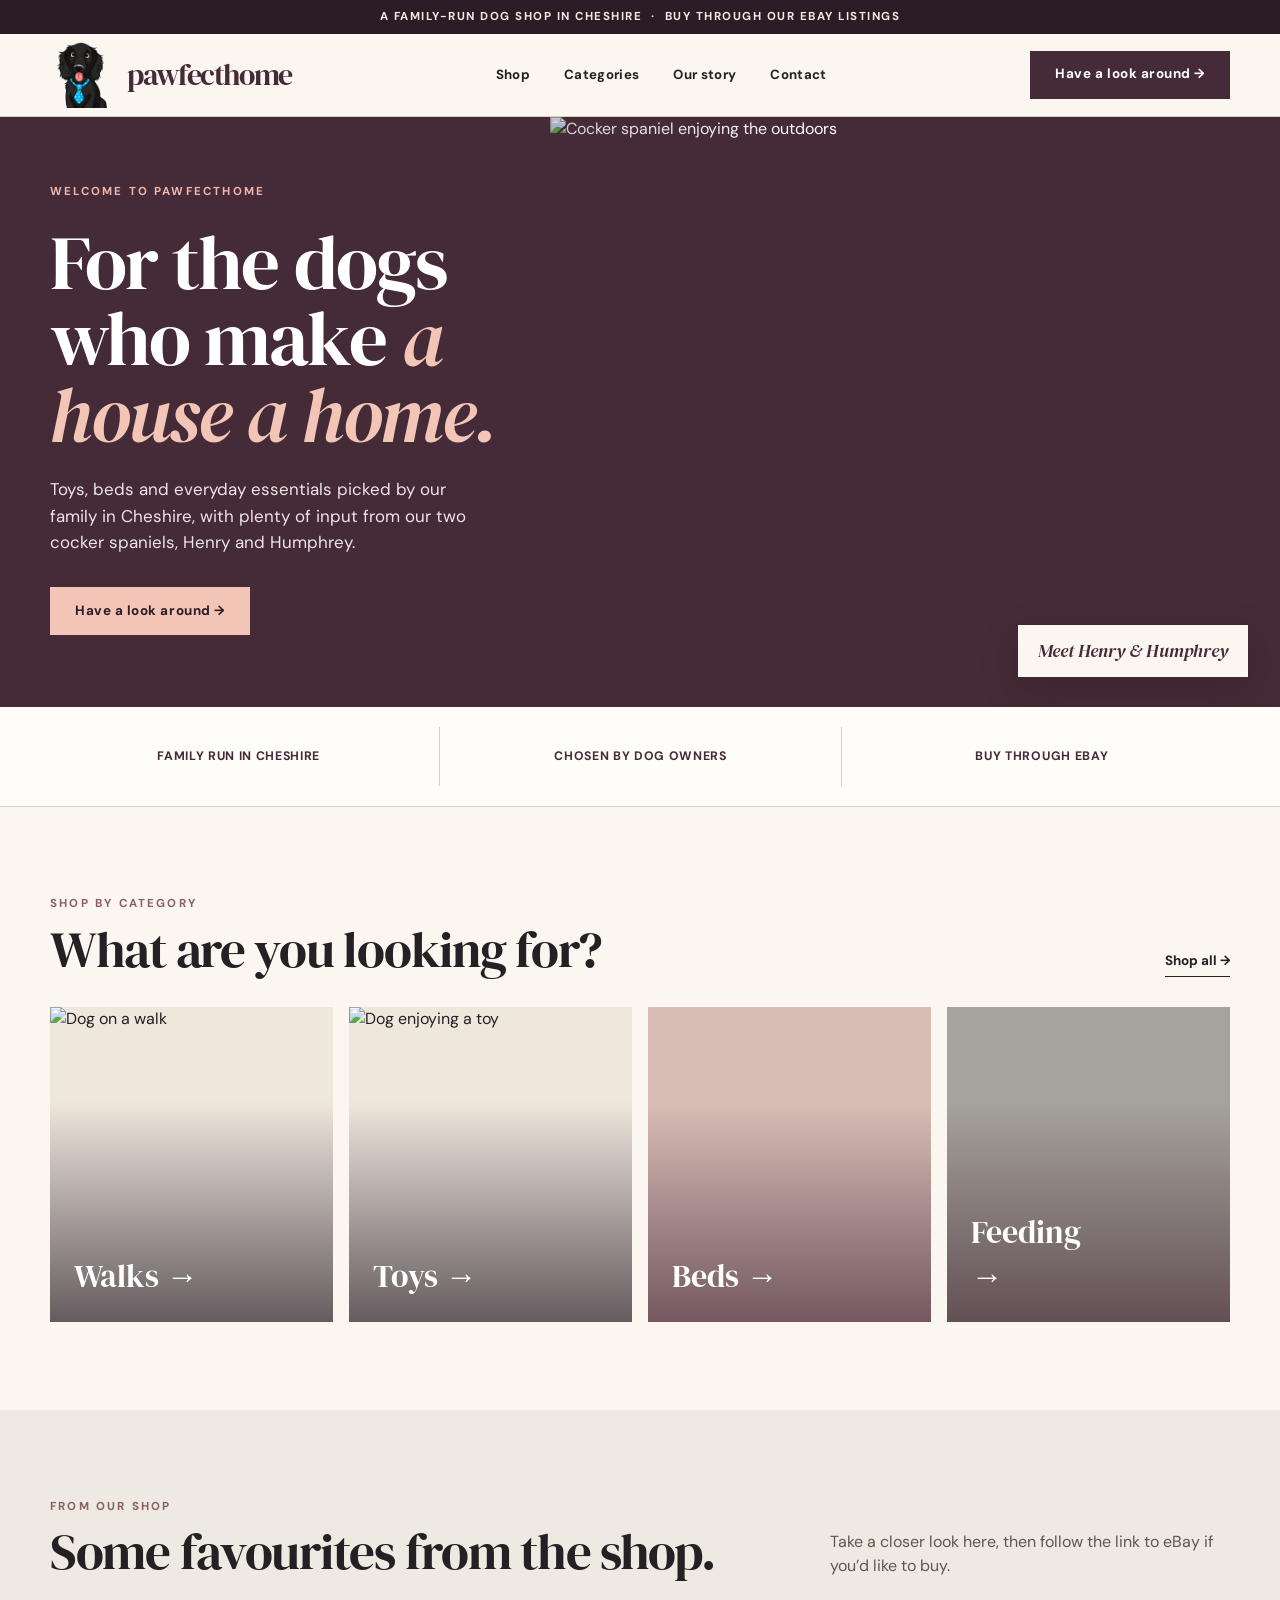
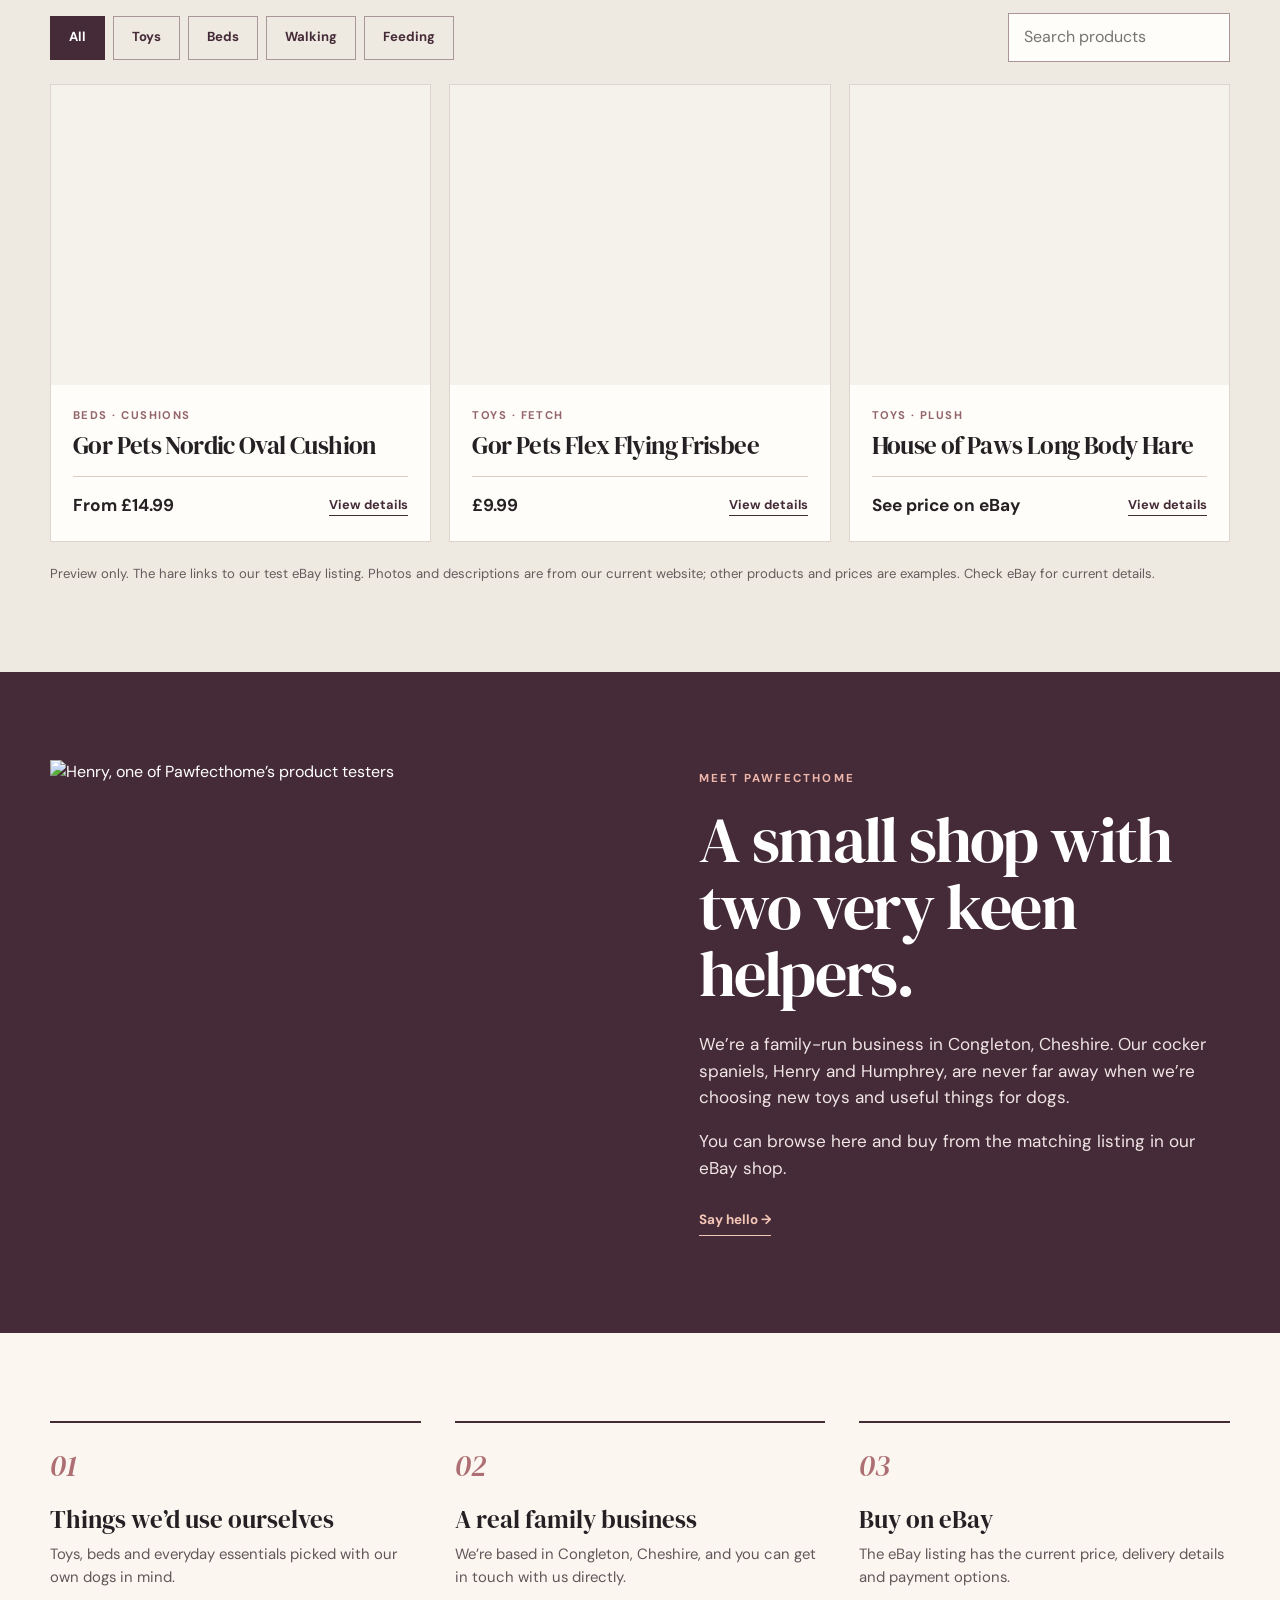
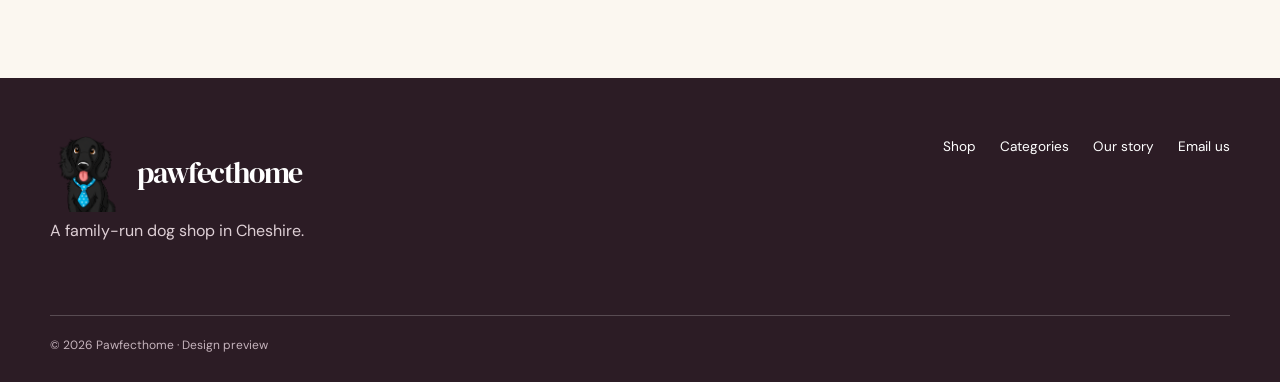
==== index.html @ b88d3fe9 "V1.0" ====
<!doctype html>
<html lang="en-GB">
<head>
<meta charset="utf-8"><meta name="viewport" content="width=device-width,initial-scale=1">
<title>Pawfecthome | Good things for dogs and the people who love them</title>
<meta name="description" content="Thoughtfully chosen dog toys, beds and everyday essentials from Pawfecthome, a family-run Cheshire shop.">
<link rel="preconnect" href="https://fonts.googleapis.com"><link rel="preconnect" href="https://fonts.gstatic.com" crossorigin>
<link href="https://fonts.googleapis.com/css2?family=DM+Sans:wght@400;500;600;700&family=DM+Serif+Display:ital@0;1&display=swap" rel="stylesheet">
<link rel="stylesheet" href="theme.css">
</head>
<body>
<div class="notice">A family-run dog shop in Cheshire &nbsp;·&nbsp; Buy through our eBay listings</div>
<header class="header"><div class="wrap headrow"><a class="brand" href="#home" aria-label="Pawfecthome home"><img class="brand-dog" src="[data-uri]" alt="">pawfecthome</a><button class="menu" id="menu" aria-label="Open menu" aria-expanded="false">☰</button><nav class="nav" id="nav" aria-label="Main navigation"><a href="#shop">Shop</a><a href="#categories">Categories</a><a href="#about">Our story</a><a href="mailto:Support@pawfecthome.co.uk">Contact</a></nav><a class="header-cta" href="#shop">Have a look around →</a></div></header>
<main id="home"><section class="hero"><div class="hero-inner"><div class="hero-copy"><div class="eyebrow">Welcome to Pawfecthome</div><h1>For the dogs who make <em>a house a home.</em></h1><p>Toys, beds and everyday essentials picked by our family in Cheshire, with plenty of input from our two cocker spaniels, Henry and Humphrey.</p><a class="btn" href="#shop">Have a look around →</a></div><div class="hero-photo"><img src="https://www.pawfecthome.co.uk/cdn/shop/files/Hero_Image_pawfecthome_dog_shop_Desktop_Reduced.webp?v=1716905838&amp;width=1200" alt="Cocker spaniel enjoying the outdoors"><span class="hero-badge">Meet Henry &amp; Humphrey</span></div></div></section>
<div class="assurance"><div class="wrap"><div>Family run in Cheshire</div><div>Chosen by dog owners</div><div>Buy through eBay</div></div></div>
<section class="section" id="categories"><div class="wrap"><div class="section-head"><div><div class="eyebrow">Shop by category</div><h2>What are you looking for?</h2></div><a class="textlink" href="#shop">Shop all →</a></div><div class="categories"><a class="category" href="#shop" data-category="Walking"><img loading="lazy" src="https://www.pawfecthome.co.uk/cdn/shop/collections/dog-leadscollars-harnesses-905615.jpg?v=1716497327&amp;width=800" alt="Dog on a walk"><span>Walks →</span></a><a class="category" href="#shop" data-category="Toys"><img loading="lazy" src="https://www.pawfecthome.co.uk/cdn/shop/collections/dog-toys-337034.webp?v=1716497331&amp;width=800" alt="Dog enjoying a toy"><span>Toys →</span></a><a class="category simple" href="#shop" data-category="Beds"><span>Beds →</span></a><a class="category simple" href="#shop" data-category="Feeding"><span>Feeding →</span></a></div></div></section>
<section class="section shop" id="shop"><div class="wrap"><div class="shop-intro"><div><div class="eyebrow">From our shop</div><h2>Some favourites from the shop.</h2></div><p>Take a closer look here, then follow the link to eBay if you’d like to buy.</p></div><div class="shop-tools"><div class="filters" role="group" aria-label="Filter products"><button class="filter active" data-filter="All" aria-pressed="true">All</button><button class="filter" data-filter="Toys" aria-pressed="false">Toys</button><button class="filter" data-filter="Beds" aria-pressed="false">Beds</button><button class="filter" data-filter="Walking" aria-pressed="false">Walking</button><button class="filter" data-filter="Feeding" aria-pressed="false">Feeding</button></div><input class="search" id="search" type="search" placeholder="Search products" aria-label="Search products"></div><div class="grid" id="products"></div><p class="sample-note">Preview only. The hare links to our test eBay listing. Photos and descriptions are from our current website; other products and prices are examples. Check eBay for current details.</p></div></section>
<section class="section story" id="about"><div class="wrap about"><img class="story-photo" loading="lazy" src="https://www.pawfecthome.co.uk/cdn/shop/files/Pawfecthome_henry_tested_dog_gear_reduced.webp?v=1717079890&amp;width=824" alt="Henry, one of Pawfecthome’s product testers"><div><div class="eyebrow">Meet Pawfecthome</div><h2>A small shop with two very keen helpers.</h2><p>We’re a family-run business in Congleton, Cheshire. Our cocker spaniels, Henry and Humphrey, are never far away when we’re choosing new toys and useful things for dogs.</p><p>You can browse here and buy from the matching listing in our eBay shop.</p><a class="textlink" href="mailto:Support@pawfecthome.co.uk">Say hello →</a></div></div></section>
<section class="section"><div class="wrap benefits"><div class="benefit"><span class="num">01</span><strong>Things we’d use ourselves</strong><p>Toys, beds and everyday essentials picked with our own dogs in mind.</p></div><div class="benefit"><span class="num">02</span><strong>A real family business</strong><p>We’re based in Congleton, Cheshire, and you can get in touch with us directly.</p></div><div class="benefit"><span class="num">03</span><strong>Buy on eBay</strong><p>The eBay listing has the current price, delivery details and payment options.</p></div></div></section></main>
<footer class="footer"><div class="wrap"><div class="footgrid"><div><a class="brand" href="#home"><img class="brand-dog" src="[data-uri]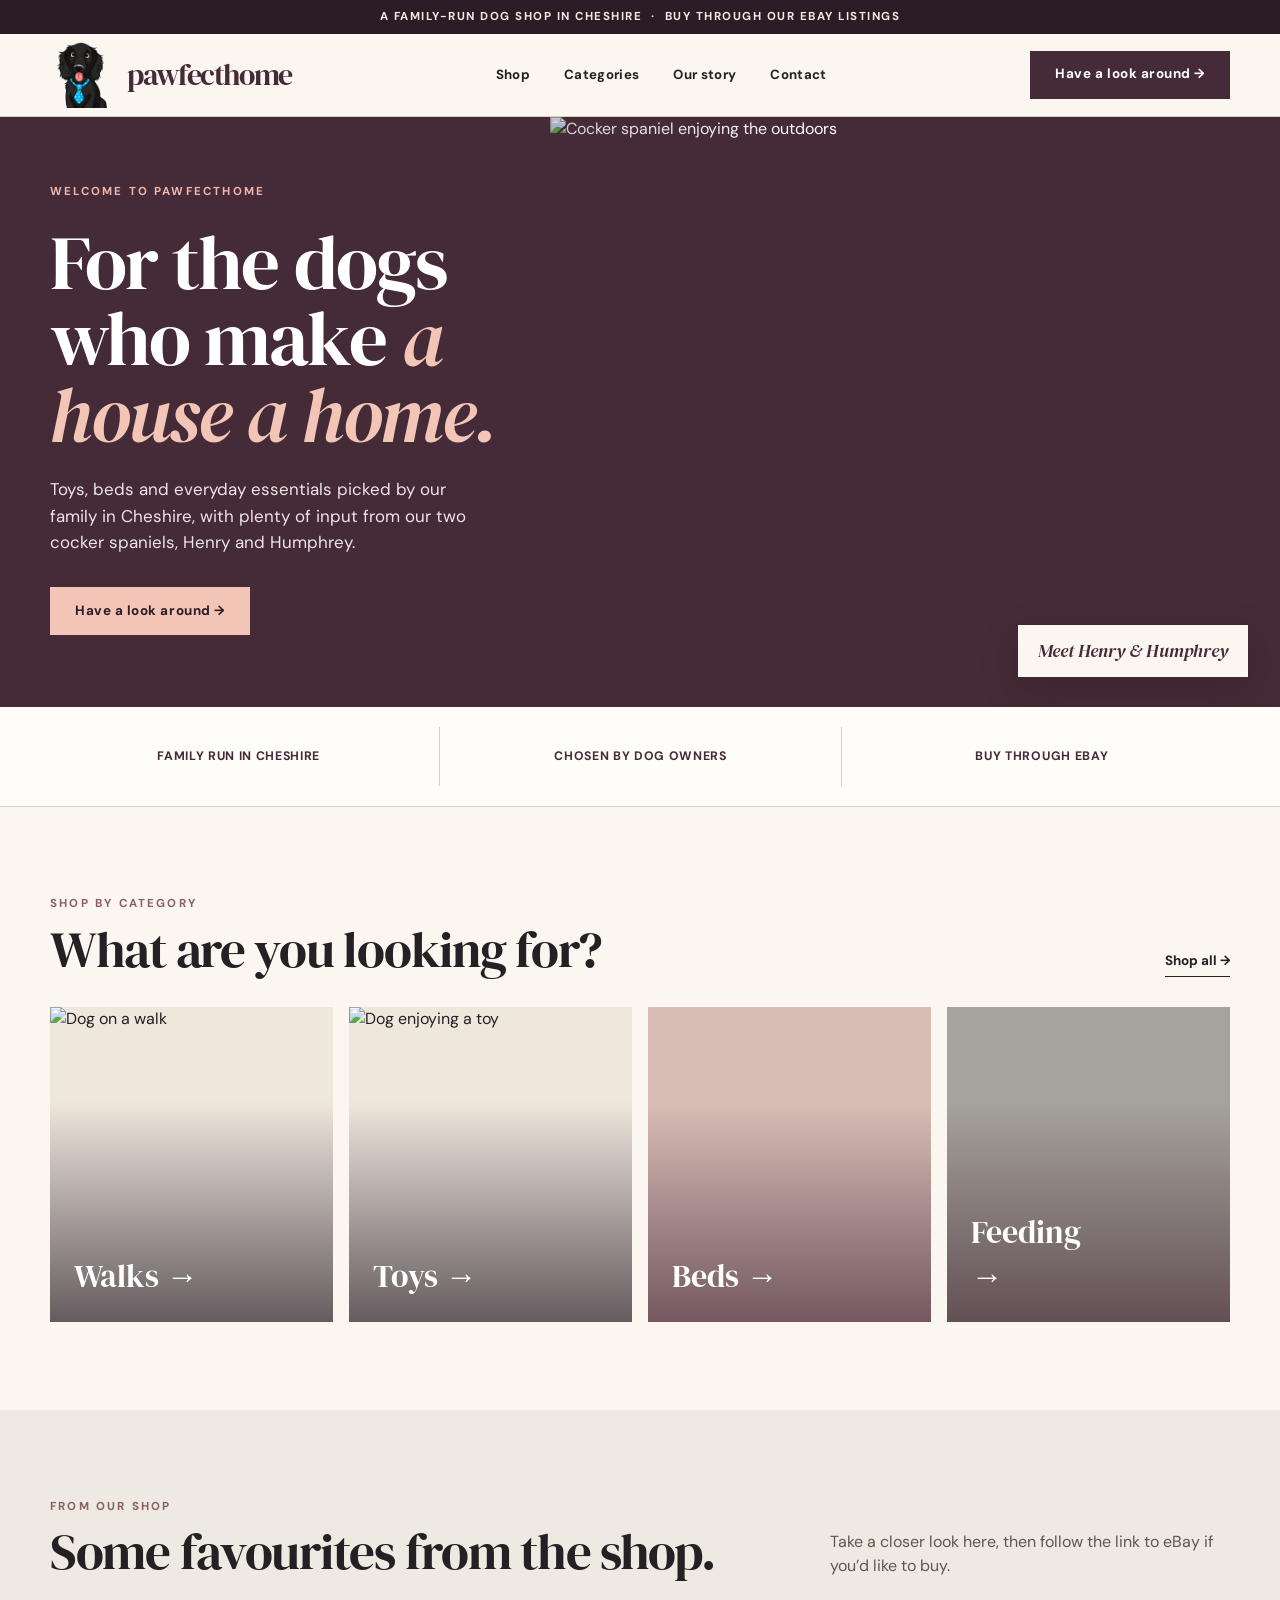
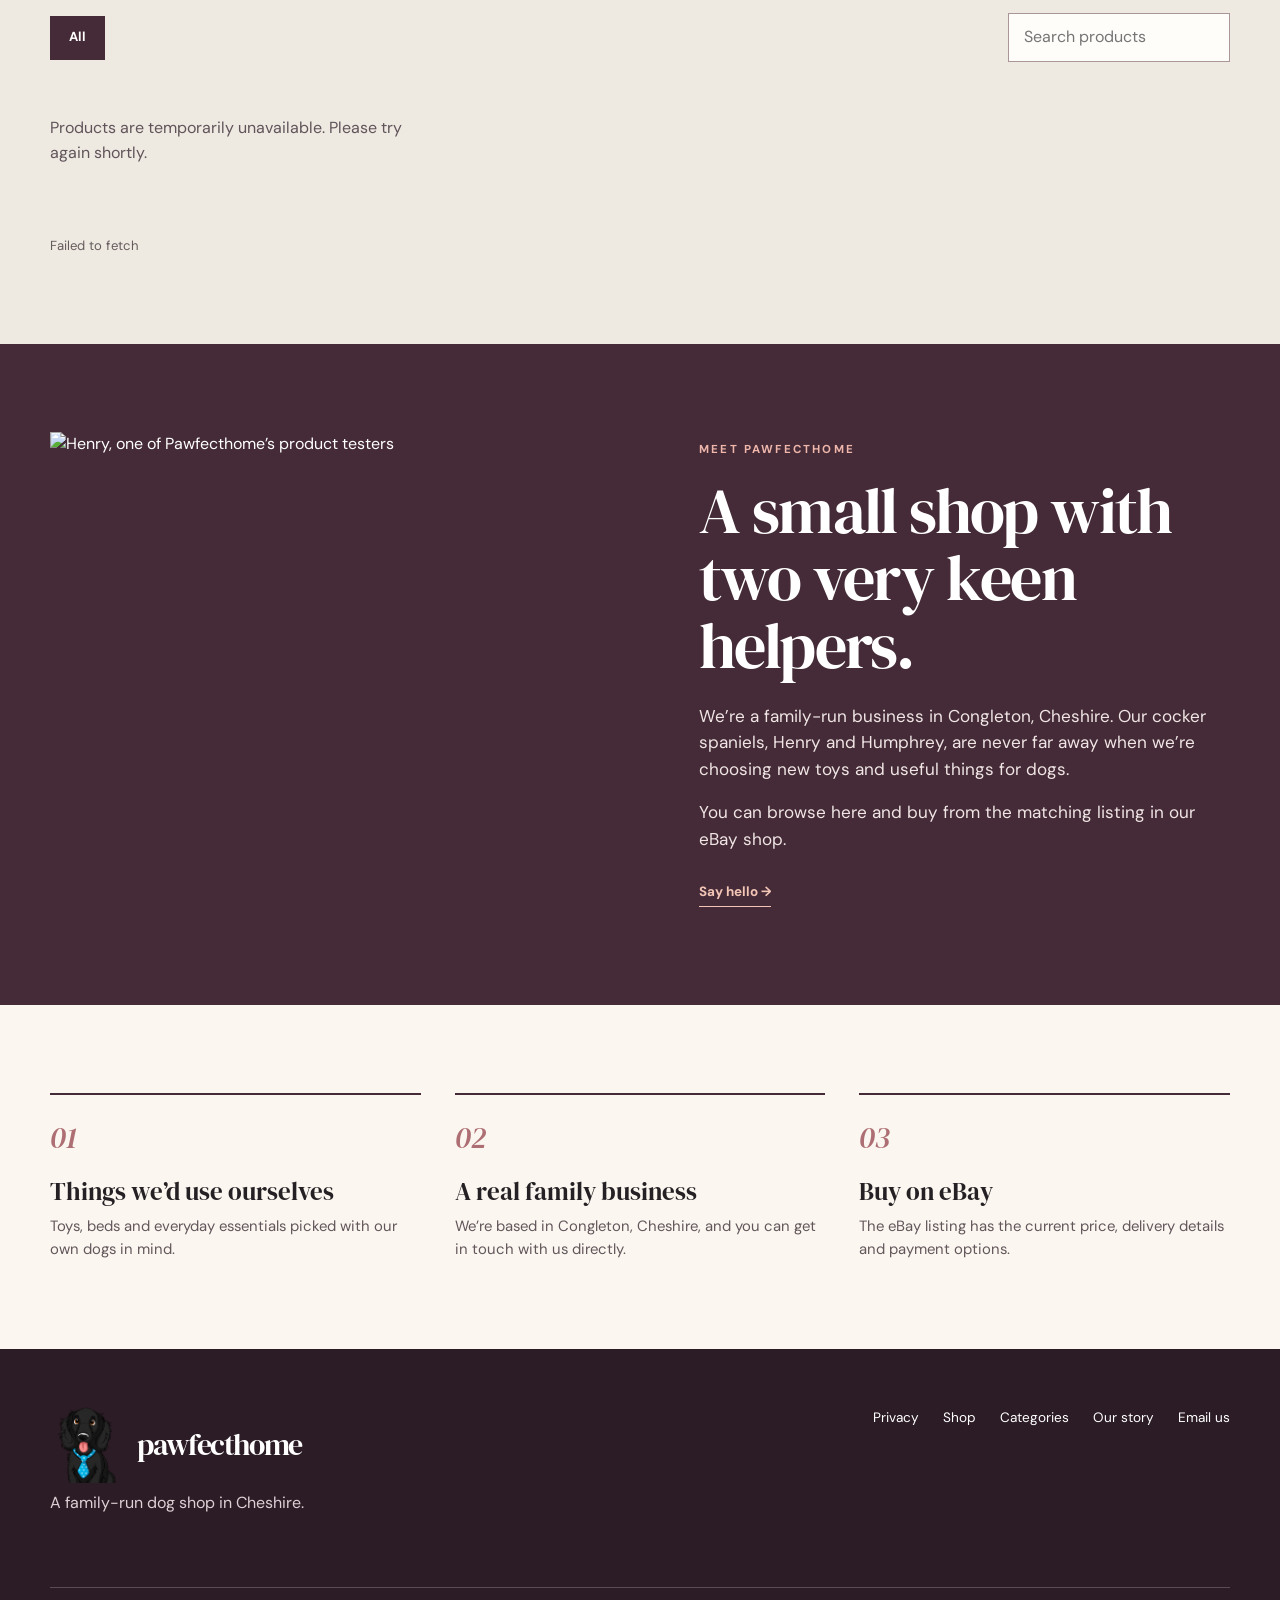
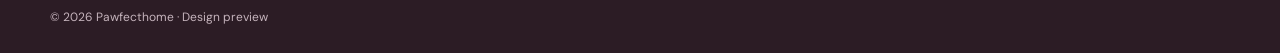
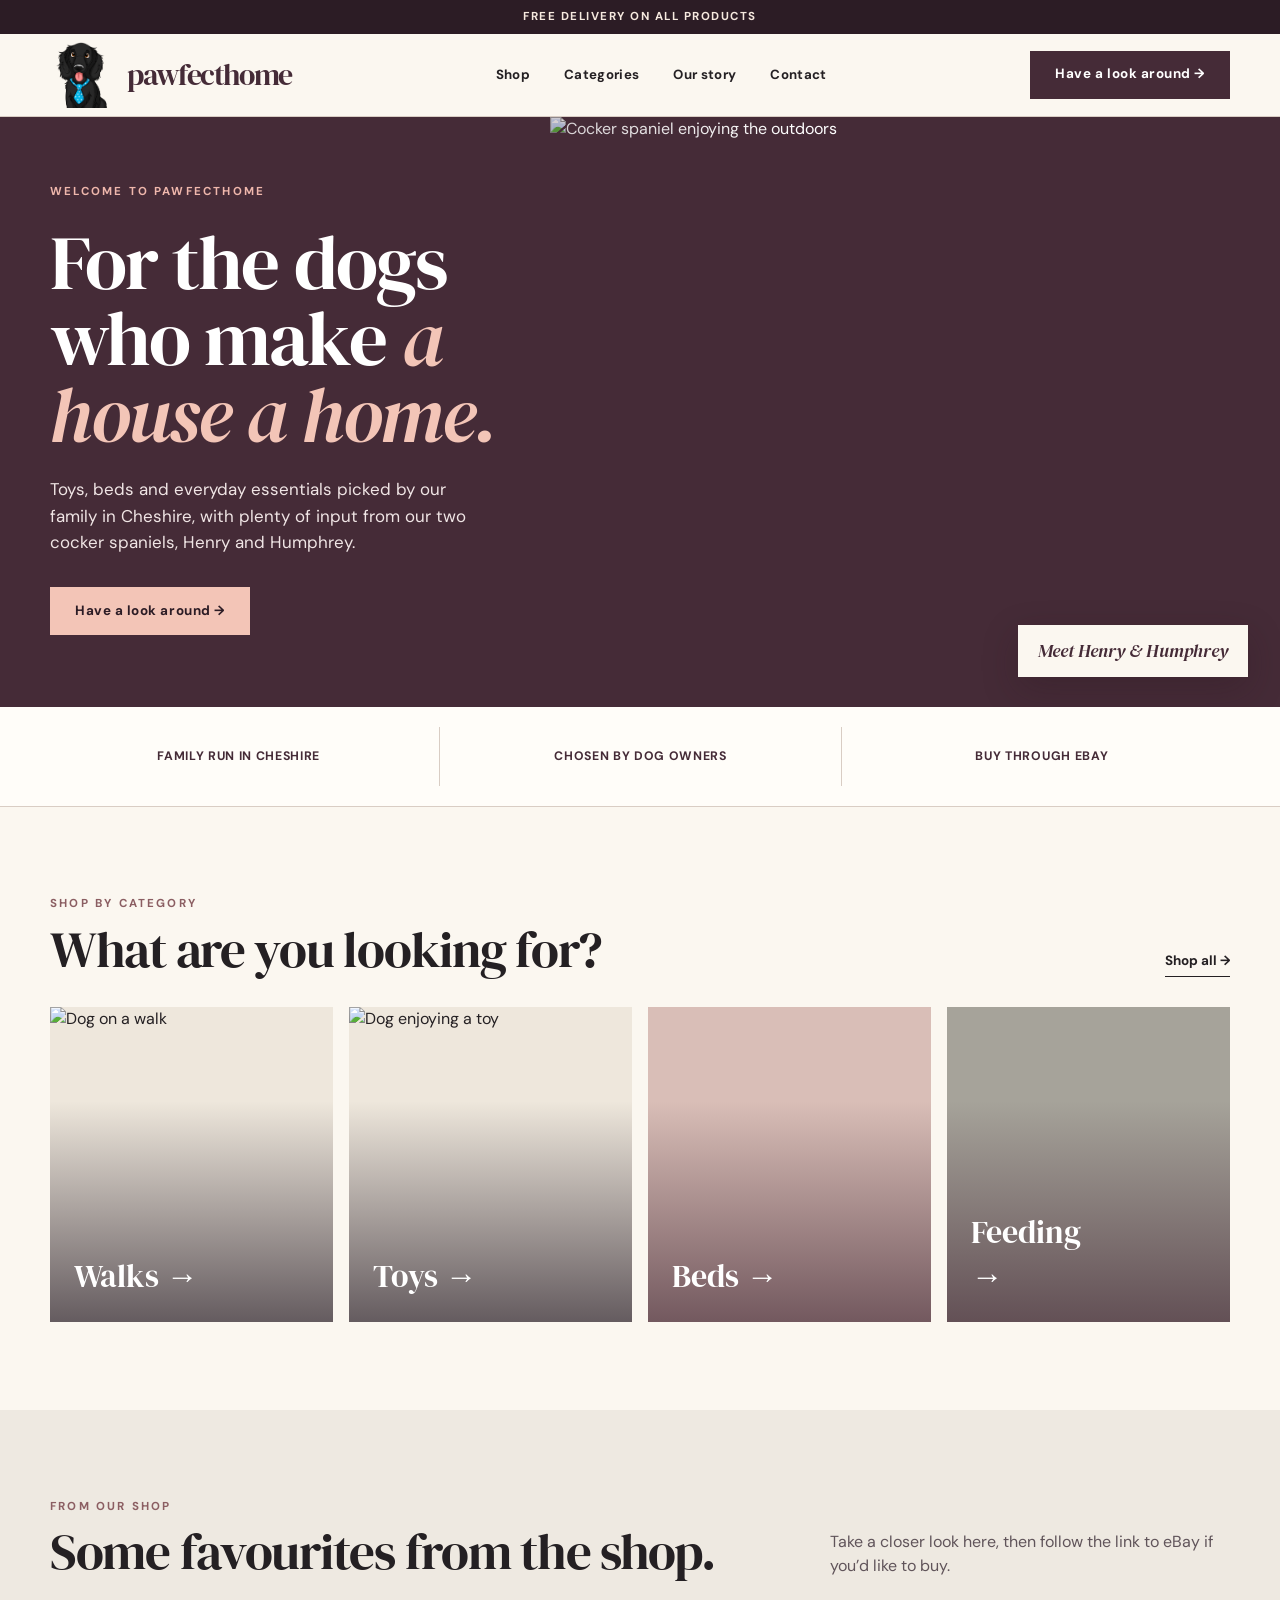
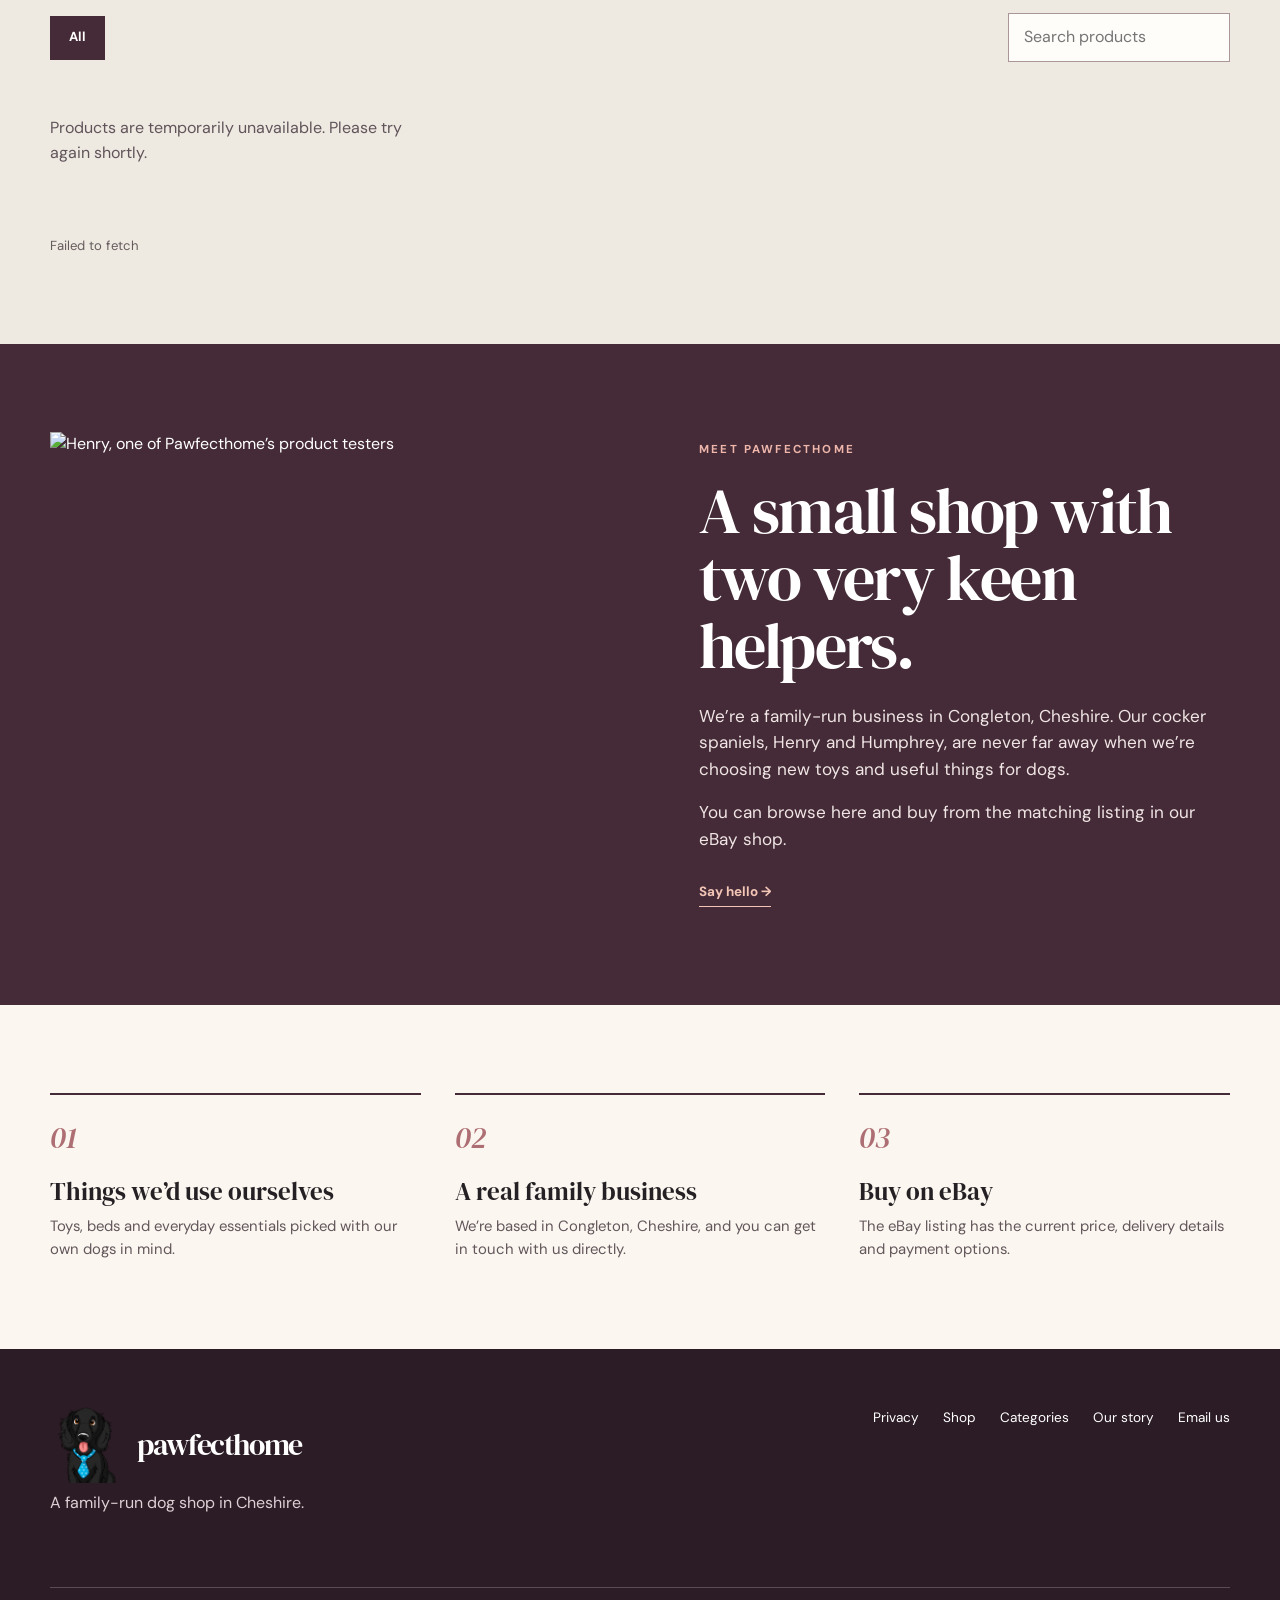
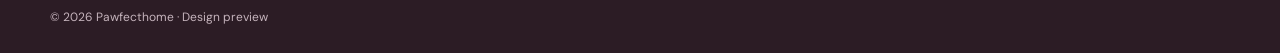
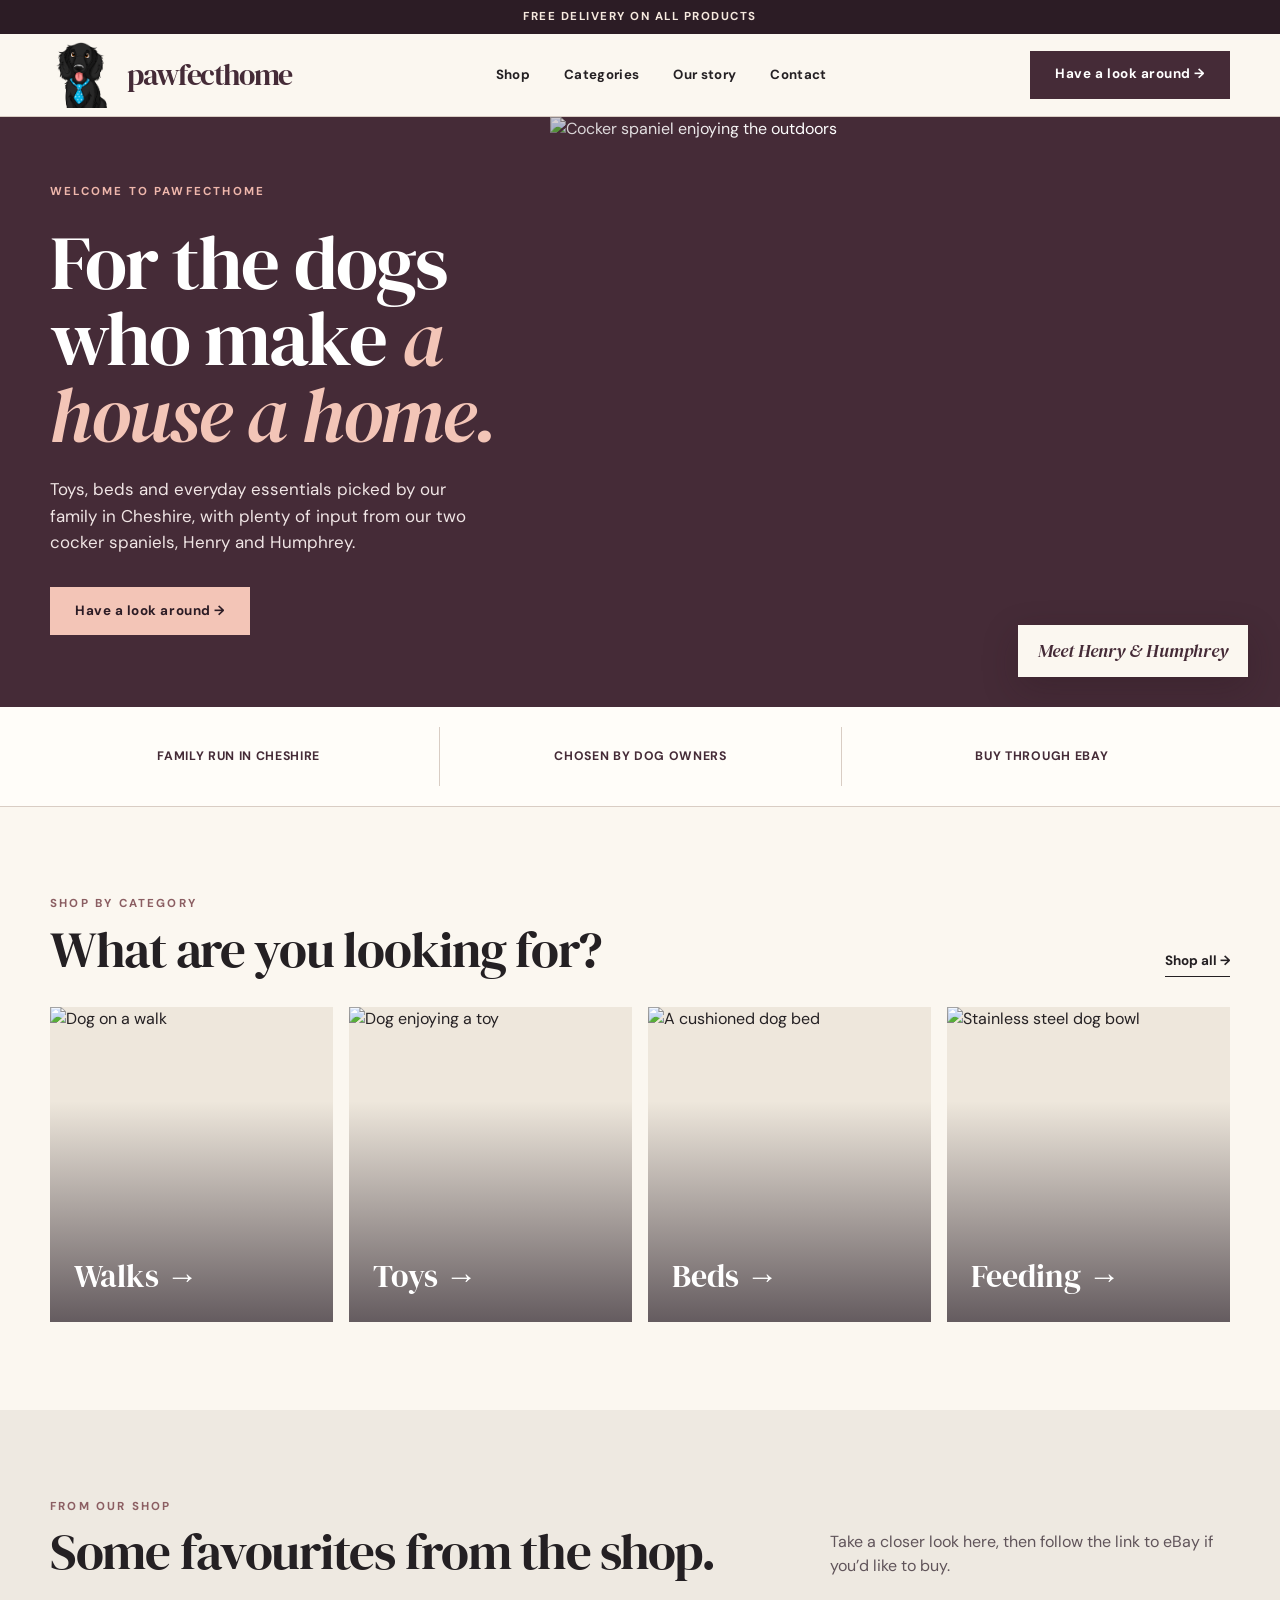
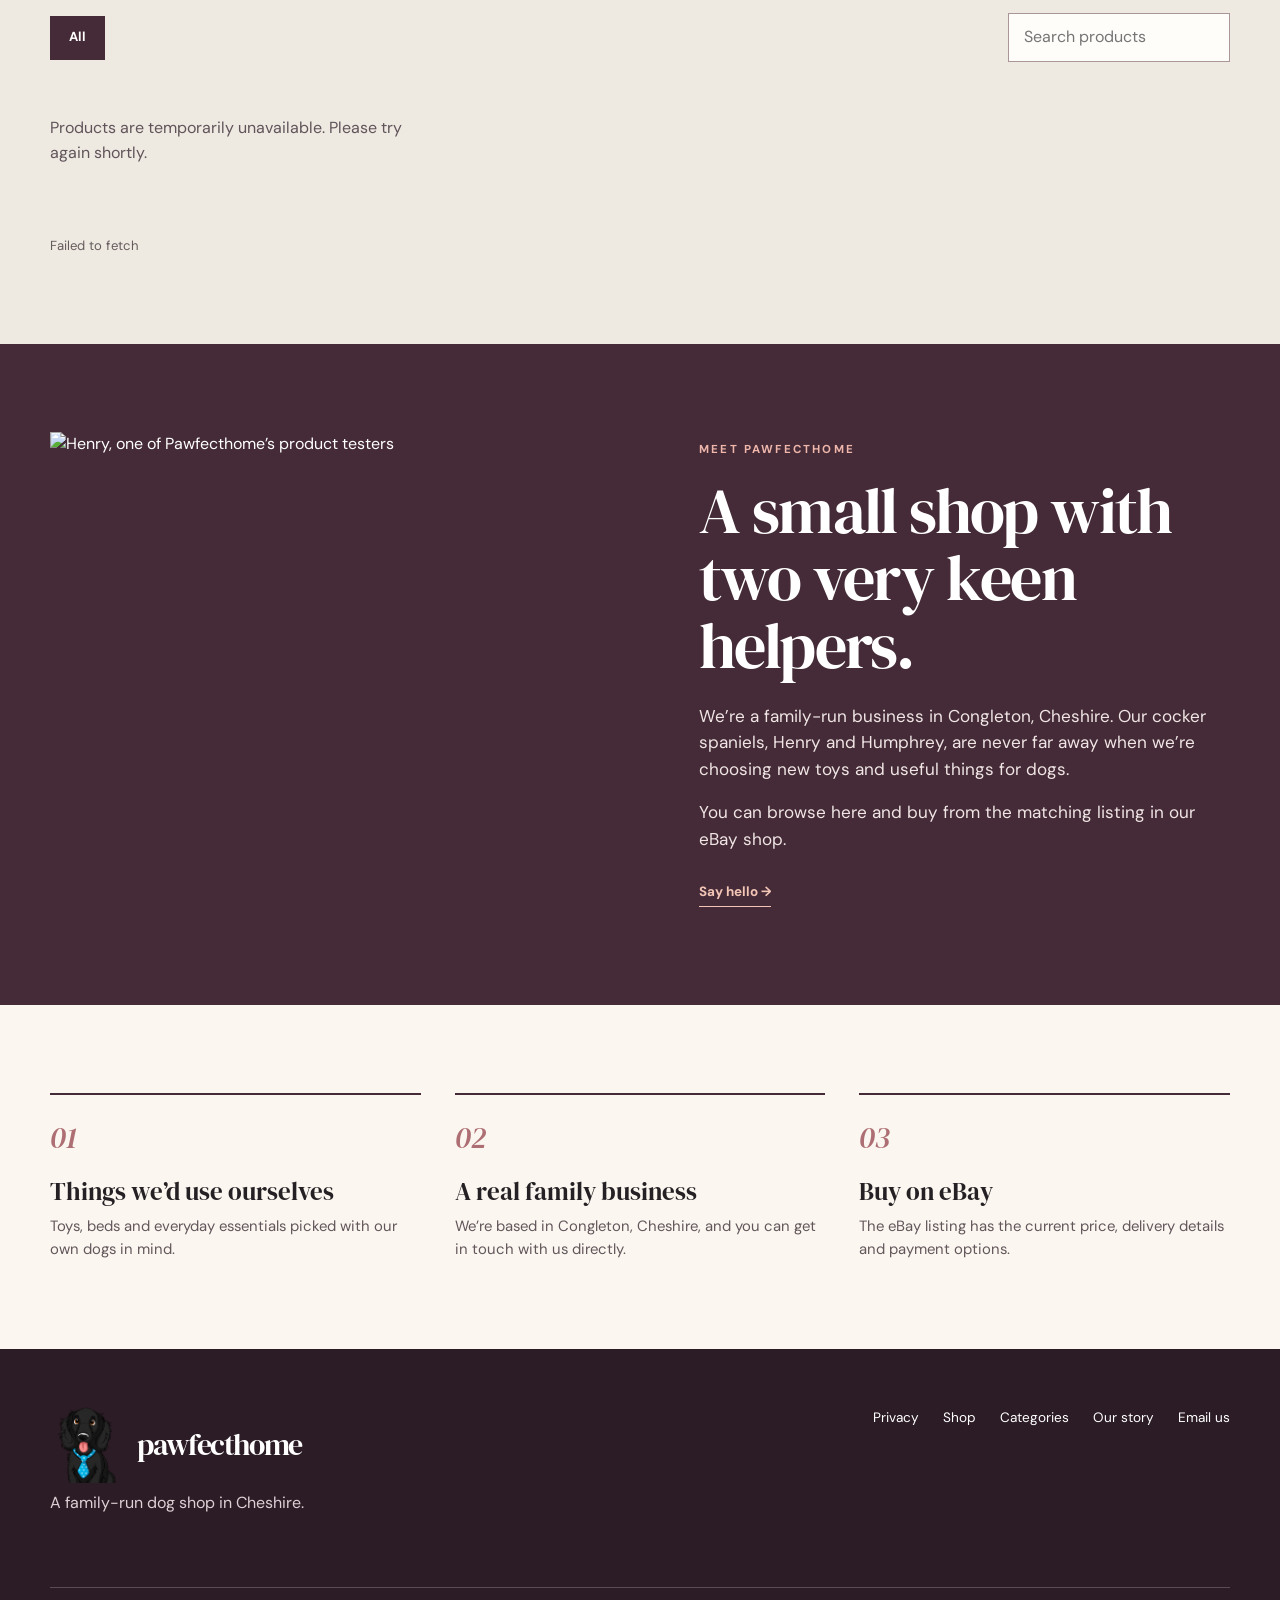
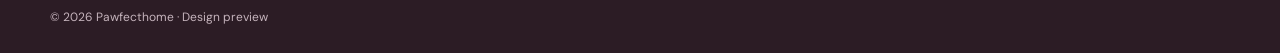
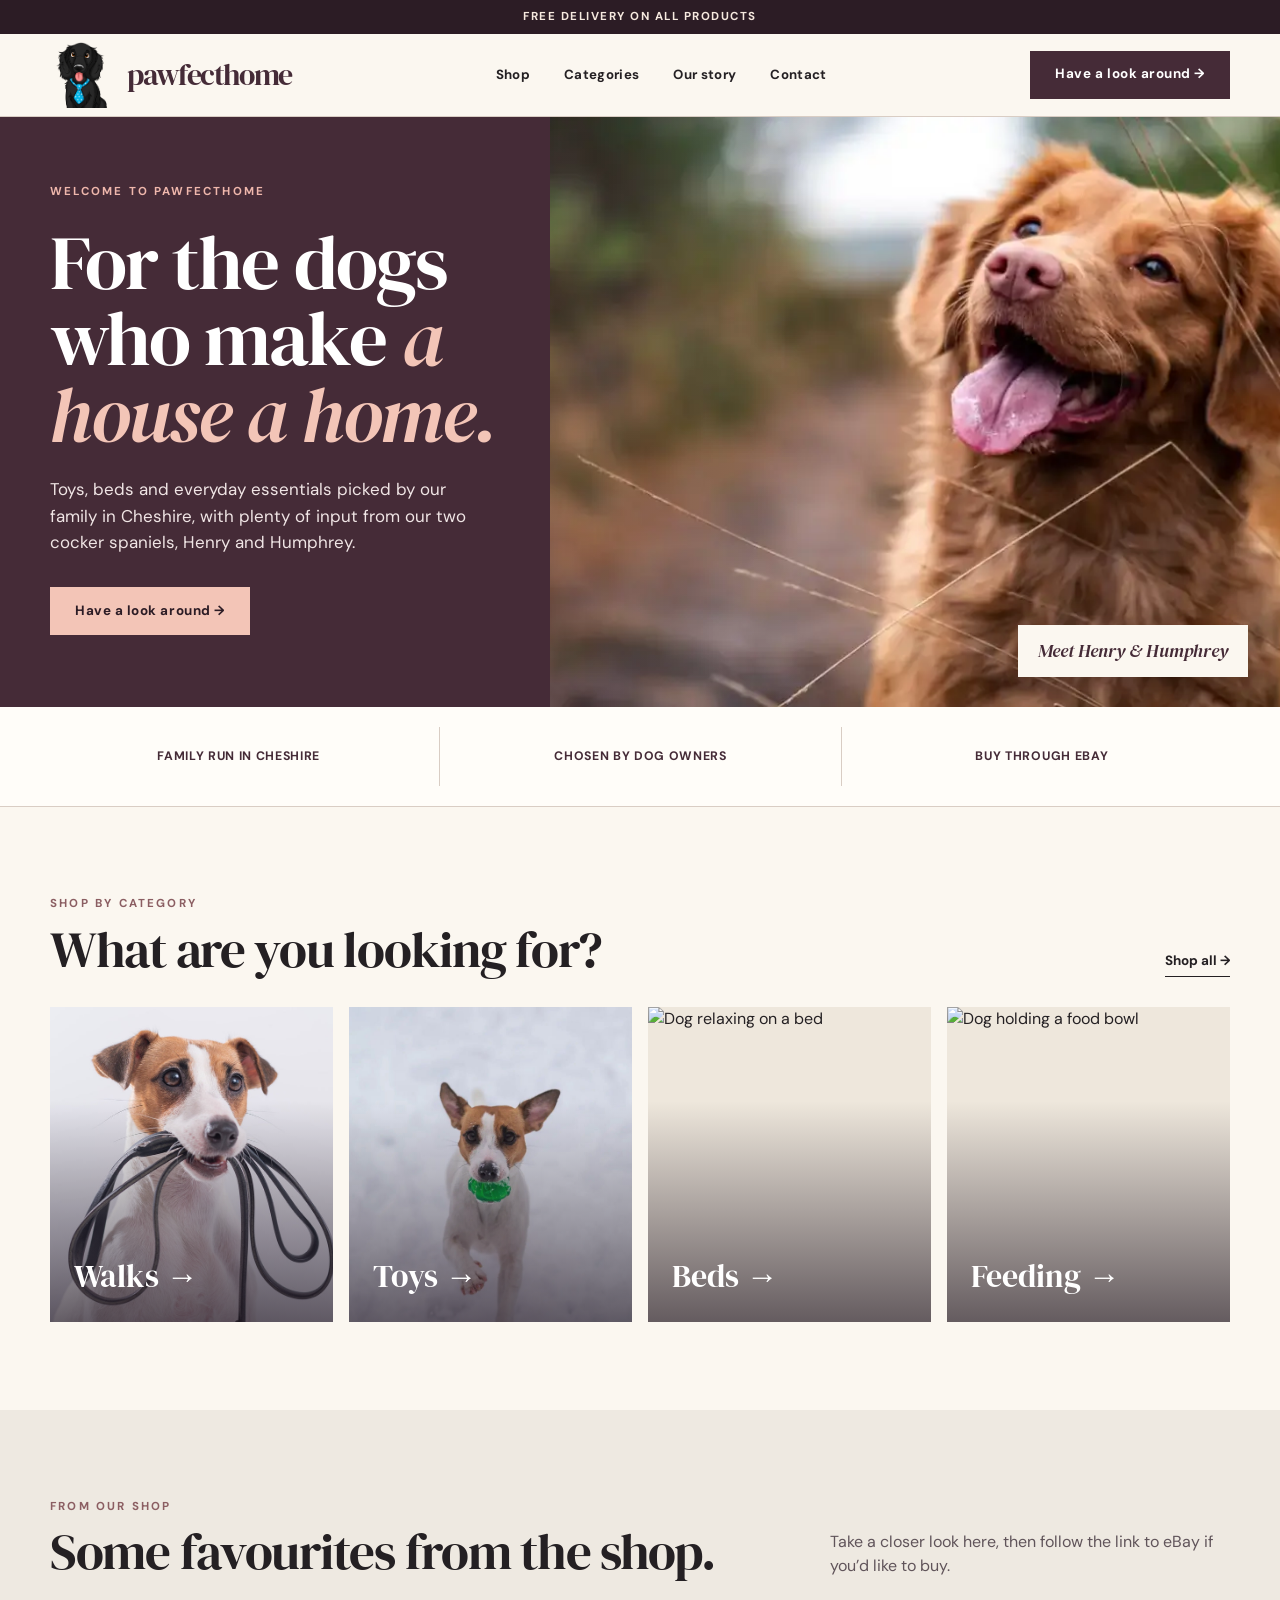
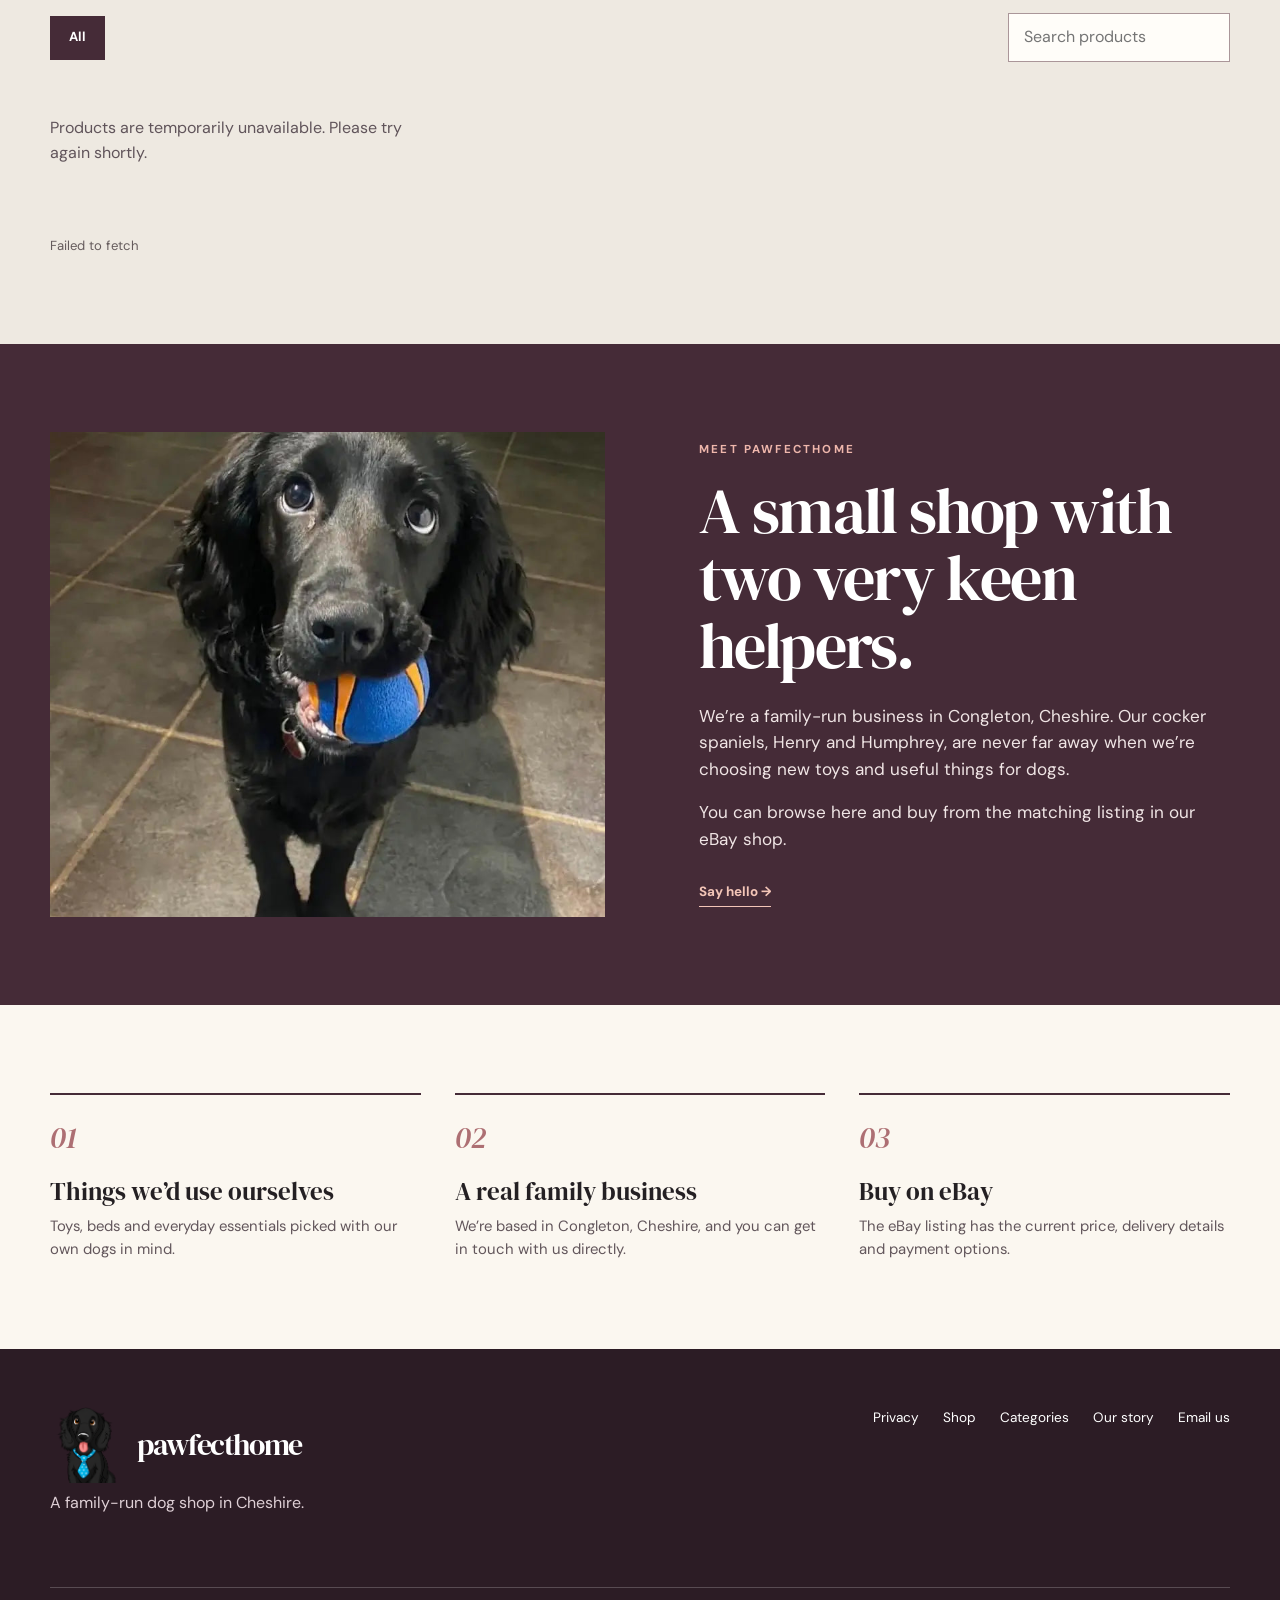
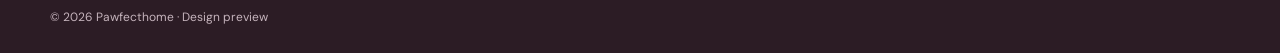
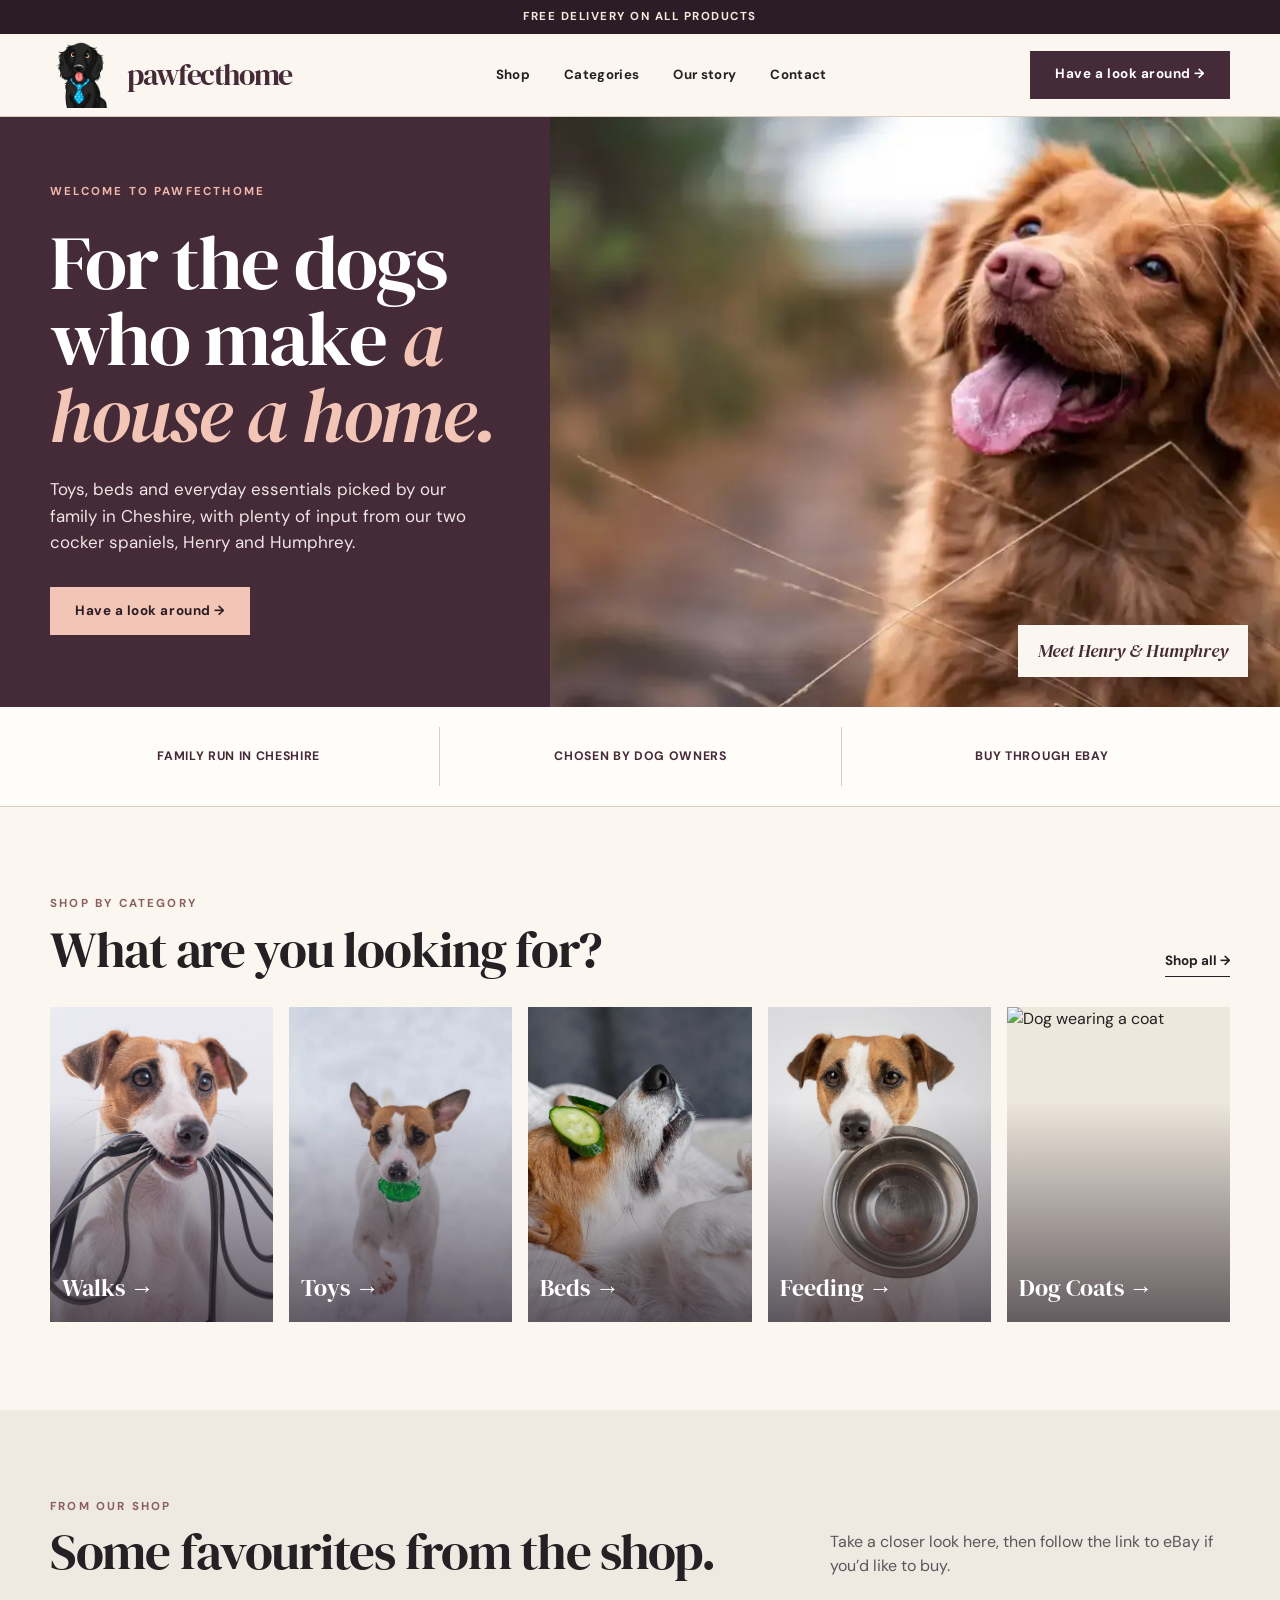
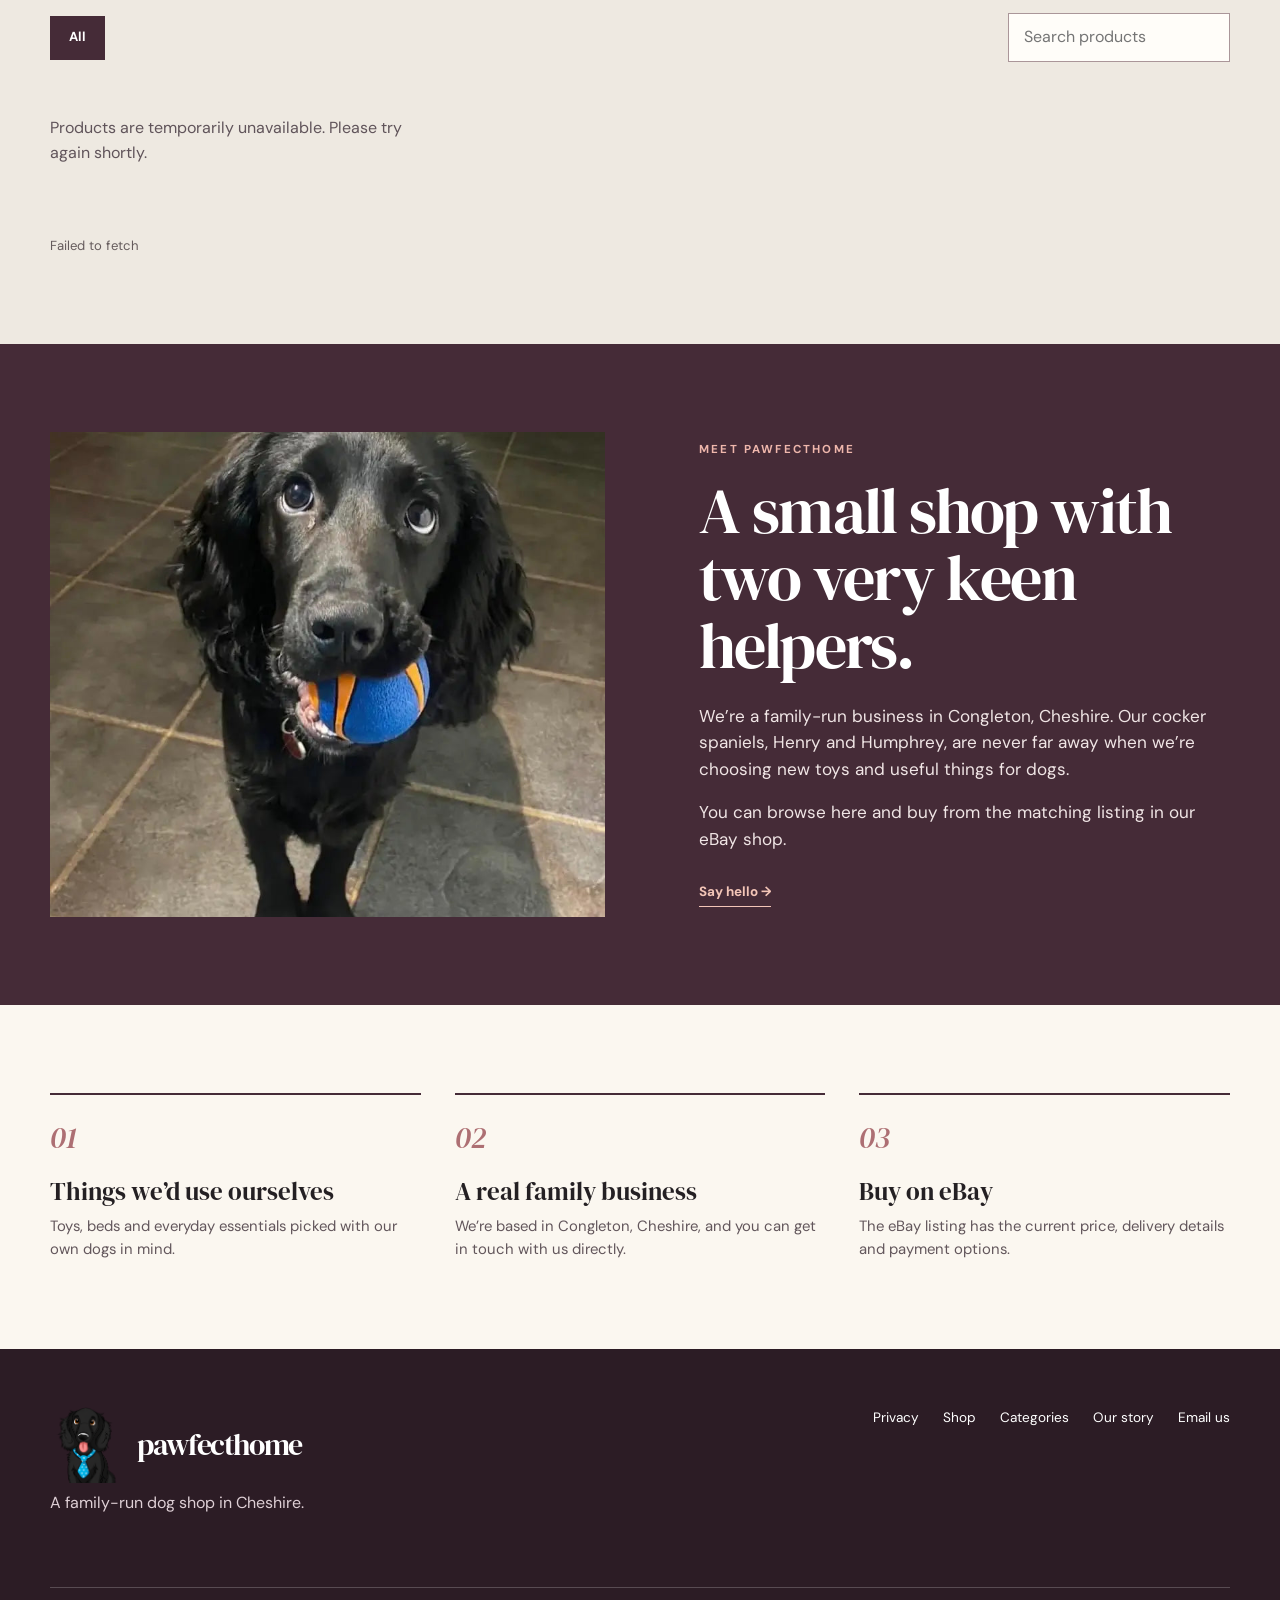
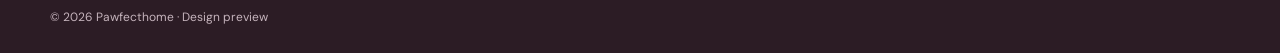
